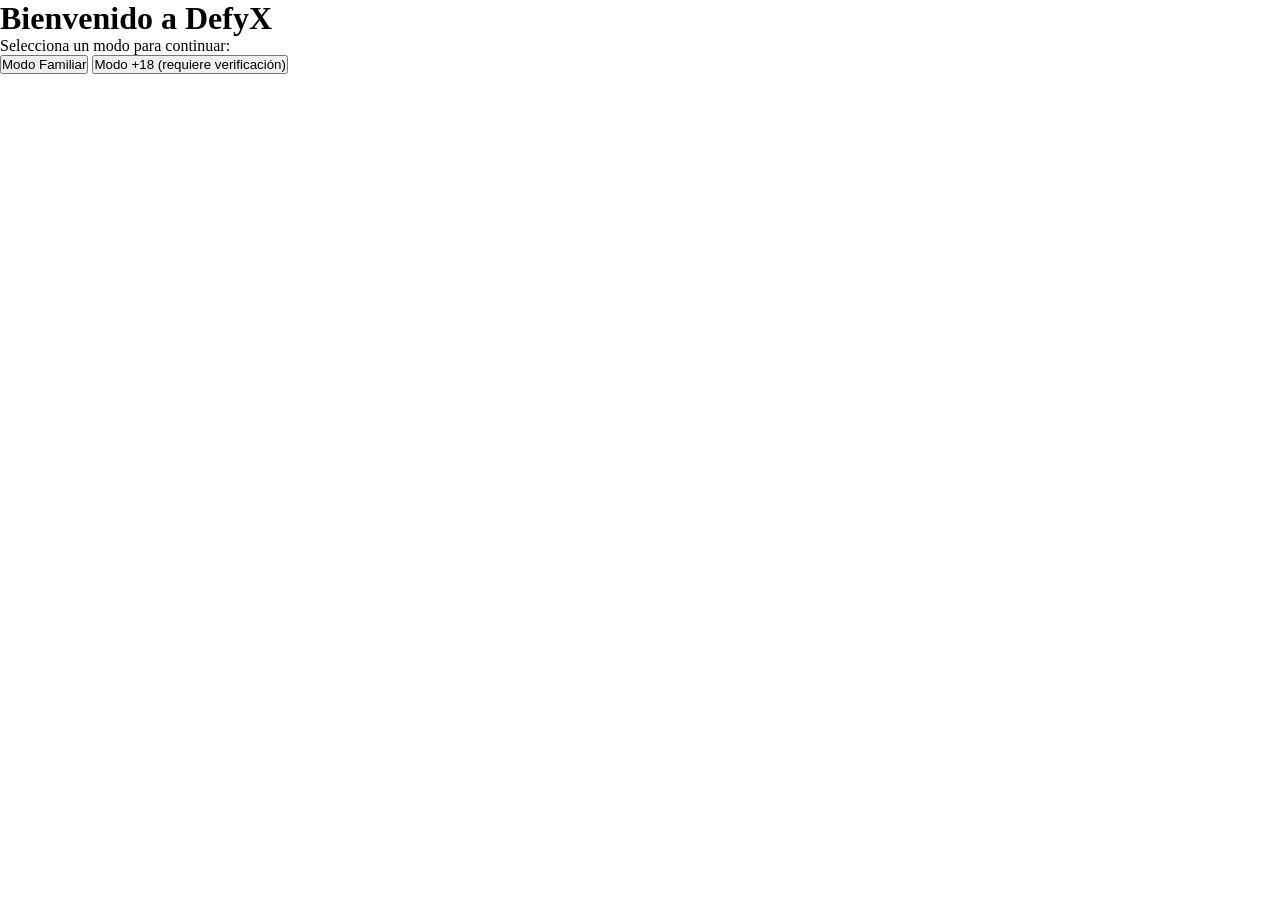
==== index.html @ f2983db1 "first commit" ====
<!DOCTYPE html>
<html lang="es">
<head>
    <meta charset="UTF-8">
    <meta name="viewport" content="width=device-width, initial-scale=1.0">
    <title>DefyX - Plataforma de Desafíos Compartidos</title>
    <link rel="stylesheet" href="style.css">
</head>
<body>
    <header>
        <h1>Bienvenido a DefyX</h1>
        <p>Selecciona un modo para continuar:</p>
    </header>
    
    <main>
        <section class="mode-selection">
            <button id="family-mode">Modo Familiar</button>
            <button id="adult-mode">Modo +18 (requiere verificación)</button>
        </section>

        <section class="challenge-exploration" style="display:none;">
            <h2>Explora Desafíos</h2>
            <div class="challenge-card">
                <img src="challenge-image.jpg" alt="Desafío" />
                <h3>Nombre del Desafío</h3>
                <p>Tipo de Desafío</p>
                <button class="view-more">Ver más</button>
            </div>
            <!-- Más tarjetas de desafíos se pueden agregar aquí -->
        </section>

        <section class="challenge-detail" style="display:none;">
            <h2>Detalles del Desafío</h2>
            <img src="featured-image.jpg" alt="Imagen Destacada" />
            <p>Descripción del desafío...</p>
            <p>Valor estimado: $XX.XX</p>
            <button id="invite-button">Invitar a alguien</button>
            <button id="unlock-button">Desbloquear por $</button>
        </section>

        <section class="invitation" style="display:none;">
            <h2>Invitar a alguien</h2>
            <form id="invitation-form">
                <input type="email" placeholder="Correo electrónico" required>
                <input type="number" placeholder="Monto ofrecido" min="0">
                <button type="submit">Enviar Invitación</button>
            </form>
        </section>

        <section class="evidence-upload" style="display:none;">
            <h2>Cargar Evidencia</h2>
            <form id="evidence-form">
                <input type="file" accept="image/*,video/*" required>
                <textarea placeholder="Comentario"></textarea>
                <button type="submit">Marcar como completado</button>
            </form>
        </section>
    </main>

    <script src="script.js"></script>
</body>
</html>
---- style.css ----
/* Reset básico */
body, h1, h2, h3, p, ul, li, button {
  margin: 0;
  padding: 0;
  box-sizing: border-box;
}
body.landing-bg {
  font-family: 'Segoe UI', 'Roboto', Arial, sans-serif;
  background: linear-gradient(135deg, #e0eafc 0%, #cfdef3 100%);
  min-height: 100vh;
  color: #222;
}
.landing-header {
  background: #fff;
  padding: 1.5rem 1rem 1rem 1rem;
  border-bottom: 1px solid #e6e6e6;
  text-align: center;
}
.logo-area {
  display: flex;
  align-items: center;
  justify-content: center;
  gap: 0.7rem;
}
.logo {
  width: 40px;
  height: 40px;
}
.landing-header h1 {
  font-size: 2rem;
  color: #2a4d7a;
  letter-spacing: 2px;
}
.landing-nav {
  margin: 1rem 0 0.5rem 0;
  display: flex;
  justify-content: center;
  gap: 1rem;
}
.landing-nav button {
  padding: 0.7rem 1.5rem;
  border-radius: 2rem;
  border: none;
  background: linear-gradient(90deg, #4f8cff 60%, #ff7e5f 100%);
  color: #fff;
  font-weight: 600;
  font-size: 1rem;
  cursor: pointer;
  transition: box-shadow 0.2s;
  box-shadow: 0 2px 8px #0001;
}
.landing-nav .outline {
  background: #fff;
  color: #4f8cff;
  border: 2px solid #4f8cff;
}
.landing-header .slogan {
  margin-top: 0.7rem;
  color: #666;
  font-size: 1.1rem;
  letter-spacing: 1px;
}
.destacados-grid {
  max-width: 900px;
  margin: 2rem auto 0 auto;
  padding: 0 1rem;
}
.destacados-grid h2 {
  font-size: 1.3rem;
  color: #2a4d7a;
  margin-bottom: 1.2rem;
  text-align: left;
}
.cards-container {
  display: grid;
  grid-template-columns: 1fr;
  gap: 1.5rem;
}
@media (min-width: 600px) {
  .cards-container {
    grid-template-columns: 1fr 1fr;
  }
}
.video-preview {
  background: #fff;
  border-radius: 1.2rem;
  box-shadow: 0 2px 12px #0001;
  overflow: hidden;
  transition: transform 0.15s;
  position: relative;
  display: flex;
  flex-direction: column;
  align-items: flex-start;
}
.video-preview:hover {
  transform: translateY(-4px) scale(1.02);
  box-shadow: 0 6px 24px #0002;
}
.video-thumb {
  position: relative;
  width: 100%;
  aspect-ratio: 16/9;
  overflow: hidden;
}
.video-thumb video {
  width: 100%;
  height: 100%;
  object-fit: cover;
  display: block;
}
.overlay {
  position: absolute;
  bottom: 0;
  left: 0; right: 0;
  height: 40%;
  background: linear-gradient(0deg, rgba(44,62,80,0.85) 70%, transparent 100%);
  color: #fff;
  display: flex;
  align-items: flex-end;
  justify-content: center;
  opacity: 0;
  cursor: pointer;
  transition: opacity 0.2s;
  padding-bottom: 1.2rem;
  font-size: 1.1rem;
  font-weight: 500;
}
.video-thumb:hover .overlay,
.video-thumb:focus .overlay {
  opacity: 1;
}
.ver-mas {
  background: #ff7e5f;
  padding: 0.4rem 1.2rem;
  border-radius: 1.2rem;
  font-size: 1rem;
  font-weight: 600;
  box-shadow: 0 2px 8px #0002;
  transition: background 0.2s;
}
.video-preview h3 {
  margin: 1rem 1rem 0.5rem 1rem;
  font-size: 1.1rem;
  color: #2a4d7a;
}
.tag {
  margin: 0 1rem 1rem 1rem;
  padding: 0.2rem 0.9rem;
  border-radius: 1rem;
  font-size: 0.9rem;
  font-weight: 600;
  background: #e0eafc;
  color: #4f8cff;
  display: inline-block;
}
.tag.adultos {
  background: #ffe0e0;
  color: #ff7e5f;
}
.landing-footer {
  margin-top: 2.5rem;
  padding: 1.2rem 0 0.5rem 0;
  background: #fff;
  border-top: 1px solid #e6e6e6;
  text-align: center;
  font-size: 0.95rem;
  color: #888;
}
.footer-links {
  margin-bottom: 0.5rem;
}
.footer-links a {
  color: #4f8cff;
  margin: 0 0.7rem;
  text-decoration: none;
  font-weight: 500;
  transition: color 0.2s;
}
.footer-links a:hover {
  color: #ff7e5f;
}
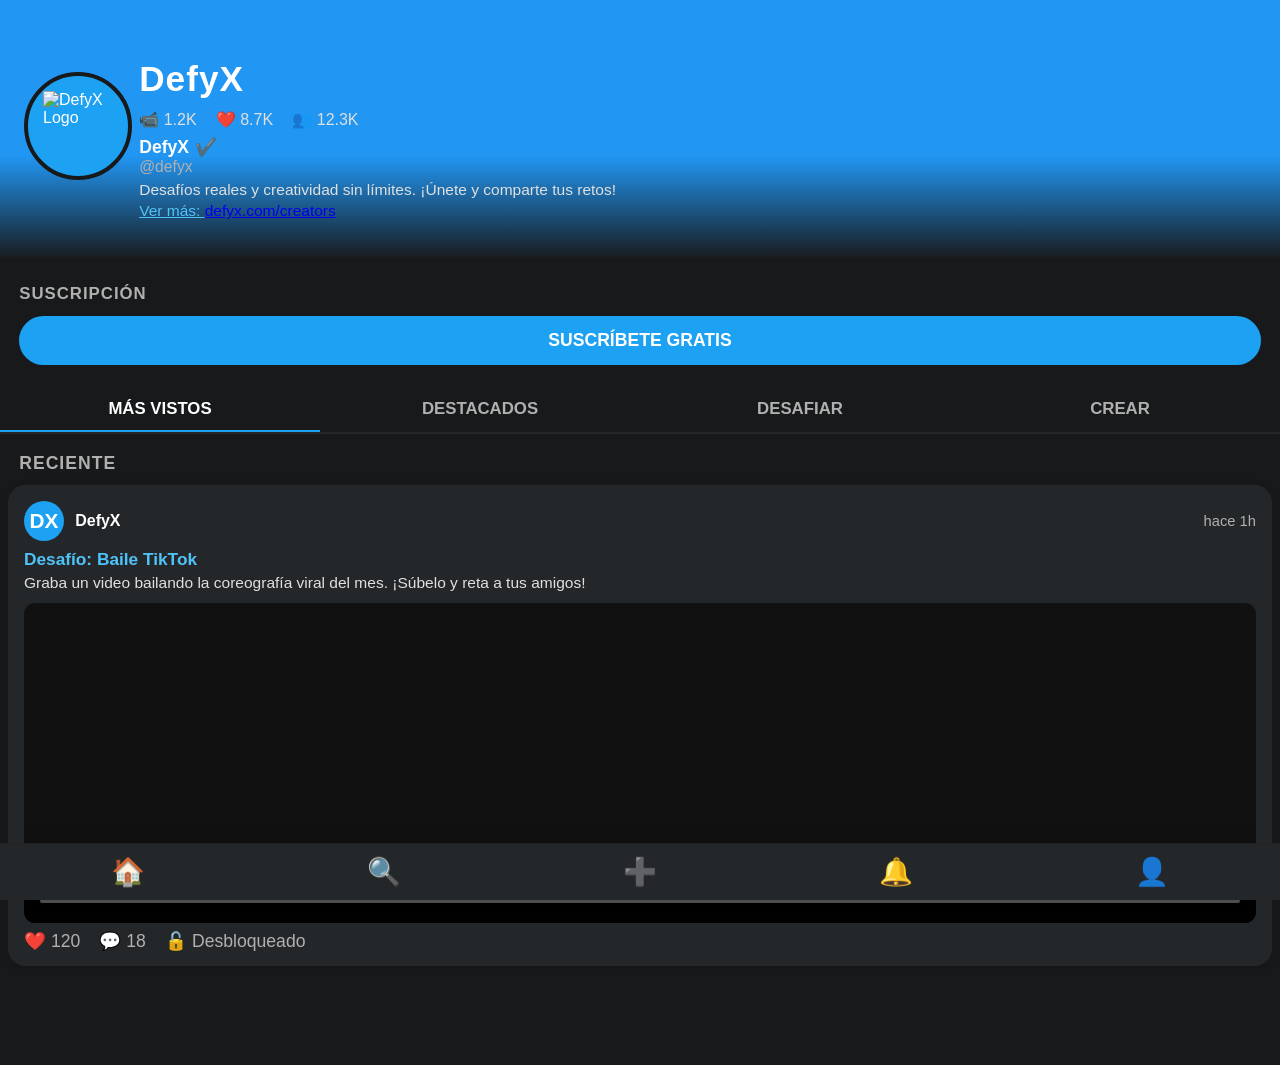
==== commit be473184: "actualizacion index" ====
--- a/index.html
+++ b/index.html
@@ -1,62 +1,518 @@
 <!DOCTYPE html>
 <html lang="es">
 <head>
-    <meta charset="UTF-8">
-    <meta name="viewport" content="width=device-width, initial-scale=1.0">
-    <title>DefyX - Plataforma de Desafíos Compartidos</title>
-    <link rel="stylesheet" href="style.css">
+  <meta charset="UTF-8">
+  <meta name="viewport" content="width=device-width, initial-scale=1.0">
+  <title>DefyX - Landing</title>
+  <link rel="stylesheet" href="style.css">
+  <style>
+    body {
+      background: #18191a;
+      color: #fff;
+      font-family: 'Segoe UI', Arial, sans-serif;
+      margin: 0;
+      padding: 0;
+    }
+    .header-bg {
+      background: linear-gradient(180deg, #2196f3 60%, #18191a 100%);
+      padding-bottom: 2.5rem;
+      position: relative;
+    }
+    .header-logo-bg {
+      background: #1da1f2;
+      border-radius: 50%;
+      width: 100px;
+      height: 100px;
+      display: flex;
+      align-items: center;
+      justify-content: center;
+      position: absolute;
+      left: 1.5rem;
+      top: 4.5rem;
+      border: 4px solid #18191a;
+      z-index: 2;
+    }
+    .header-logo-bg img {
+      width: 70px;
+      height: 70px;
+    }
+    .header-content {
+      padding: 2.5rem 1.2rem 0 1.2rem;
+      position: relative;
+      z-index: 1;
+    }
+    .header-title {
+      font-size: 2.2rem;
+      font-weight: bold;
+      letter-spacing: 1px;
+      margin-left: 120px;
+      margin-top: 1.2rem;
+    }
+    .header-meta {
+      display: flex;
+      gap: 1.2rem;
+      margin: 0.7rem 0 0.5rem 120px;
+      font-size: 1rem;
+      color: #e0e0e0;
+    }
+    .header-meta span {
+      display: flex;
+      align-items: center;
+      gap: 0.3rem;
+    }
+    .profile-info {
+      margin-left: 120px;
+      margin-top: 0.5rem;
+    }
+    .profile-info .profile-name {
+      font-weight: bold;
+      font-size: 1.1rem;
+      display: flex;
+      align-items: center;
+      gap: 0.4rem;
+    }
+    .profile-info .profile-user {
+      color: #b0b0b0;
+      font-size: 0.98rem;
+      margin-bottom: 0.3rem;
+    }
+    .profile-info .profile-desc {
+      color: #e0e0e0;
+      font-size: 0.97rem;
+      margin-bottom: 0.2rem;
+    }
+    .profile-info .profile-link {
+      color: #4fc3f7;
+      text-decoration: underline;
+      font-size: 0.97rem;
+    }
+    .subscription-section {
+      margin-top: 1.5rem;
+      padding: 0 1.2rem;
+    }
+    .subscription-title {
+      color: #b0b0b0;
+      font-size: 1.05rem;
+      margin-bottom: 0.7rem;
+      font-weight: 600;
+      letter-spacing: 1px;
+    }
+    .subscription-btns {
+      display: flex;
+      gap: 0.7rem;
+      margin-bottom: 1.2rem;
+    }
+    .btn-subscribe {
+      flex: 1;
+      background: #1da1f2;
+      color: #fff;
+      border: none;
+      border-radius: 2rem;
+      padding: 0.9rem 0;
+      font-size: 1.1rem;
+      font-weight: bold;
+      cursor: pointer;
+      transition: background 0.2s;
+    }
+    .tabs {
+      display: flex;
+      justify-content: space-between;
+      border-bottom: 2px solid #23272a;
+      margin: 0 0 0.5rem 0;
+      font-size: 1.05rem;
+      font-weight: 600;
+      color: #b0b0b0;
+      background: #18191a;
+    }
+    .tabs .tab {
+      flex: 1;
+      text-align: center;
+      padding: 0.9rem 0 0.7rem 0;
+      cursor: pointer;
+      border-bottom: 2.5px solid transparent;
+      transition: border 0.2s;
+    }
+    .tabs .tab.active {
+      color: #fff;
+      border-bottom: 2.5px solid #1da1f2;
+      background: #18191a;
+    }
+    .section-title {
+      color: #b0b0b0;
+      font-size: 1.1rem;
+      font-weight: 600;
+      margin: 1.2rem 0 0.7rem 1.2rem;
+      letter-spacing: 1px;
+    }
+    .feed-list {
+      padding: 0 0.5rem 5rem 0.5rem;
+    }
+    .feed-card {
+      background: #23272a;
+      border-radius: 1.1rem;
+      margin-bottom: 1.2rem;
+      padding: 1rem 1rem 0.7rem 1rem;
+      box-shadow: 0 2px 8px #0002;
+      cursor: pointer;
+      transition: transform 0.12s;
+      position: relative;
+    }
+    .feed-card:hover {
+      transform: scale(1.02);
+      box-shadow: 0 4px 16px #1da1f233;
+    }
+    .feed-header {
+      display: flex;
+      align-items: center;
+      gap: 0.7rem;
+      margin-bottom: 0.5rem;
+    }
+    .feed-avatar {
+      width: 40px;
+      height: 40px;
+      border-radius: 50%;
+      background: #1da1f2;
+      display: flex;
+      align-items: center;
+      justify-content: center;
+      font-size: 1.3rem;
+      color: #fff;
+      font-weight: bold;
+    }
+    .feed-user {
+      font-weight: bold;
+      font-size: 1rem;
+      color: #fff;
+    }
+    .feed-time {
+      color: #b0b0b0;
+      font-size: 0.92rem;
+      margin-left: auto;
+    }
+    .feed-title {
+      font-size: 1.08rem;
+      font-weight: 600;
+      margin-bottom: 0.2rem;
+      color: #4fc3f7;
+    }
+    .feed-desc {
+      color: #e0e0e0;
+      font-size: 0.97rem;
+      margin-bottom: 0.7rem;
+    }
+    .feed-media {
+      border-radius: 0.7rem;
+      overflow: hidden;
+      margin-bottom: 0.5rem;
+      background: #111;
+      display: flex;
+      justify-content: center;
+      align-items: center;
+    }
+    .feed-media video,
+    .feed-media img {
+      width: 100%;
+      max-height: 320px;
+      object-fit: cover;
+      display: block;
+    }
+    .feed-actions {
+      display: flex;
+      gap: 1.2rem;
+      color: #b0b0b0;
+      font-size: 1.1rem;
+      margin-bottom: 0.2rem;
+    }
+    .feed-actions span {
+      display: flex;
+      align-items: center;
+      gap: 0.3rem;
+      cursor: pointer;
+    }
+    .bottom-nav {
+      position: fixed;
+      left: 0; right: 0; bottom: 0;
+      background: #23272a;
+      border-top: 1px solid #222;
+      display: flex;
+      justify-content: space-around;
+      align-items: center;
+      height: 56px;
+      z-index: 10;
+    }
+    .bottom-nav button {
+      background: none;
+      border: none;
+      color: #b0b0b0;
+      font-size: 1.7rem;
+      padding: 0;
+      cursor: pointer;
+      transition: color 0.2s;
+    }
+    .bottom-nav button.active,
+    .bottom-nav button:hover {
+      color: #1da1f2;
+    }
+    .hidden { display: none !important; }
+    .tab-section { animation: fadein 0.2s; }
+    @keyframes fadein { from { opacity: 0; } to { opacity: 1; } }
+    @media (max-width: 500px) {
+      .header-logo-bg {
+        width: 70px;
+        height: 70px;
+        left: 1rem;
+        top: 3.5rem;
+      }
+      .header-logo-bg img {
+        width: 48px;
+        height: 48px;
+      }
+      .header-title,
+      .header-meta,
+      .profile-info {
+        margin-left: 80px;
+      }
+    }
+  </style>
 </head>
 <body>
-    <header>
-        <h1>Bienvenido a DefyX</h1>
-        <p>Selecciona un modo para continuar:</p>
-    </header>
-    
-    <main>
-        <section class="mode-selection">
-            <button id="family-mode">Modo Familiar</button>
-            <button id="adult-mode">Modo +18 (requiere verificación)</button>
-        </section>
+  <div class="header-bg">
+    <div class="header-logo-bg">
+      <img src="https://upload.wikimedia.org/wikipedia/commons/1/1d/OnlyFans_logo.svg" alt="DefyX Logo">
+    </div>
+    <div class="header-content">
+      <div class="header-title">DefyX</div>
+      <div class="header-meta">
+        <span>📹 1.2K</span>
+        <span>❤️ 8.7K</span>
+        <span>👥 12.3K</span>
+      </div>
+      <div class="profile-info">
+        <div class="profile-name">DefyX <span>✔️</span></div>
+        <div class="profile-user">@defyx</div>
+        <div class="profile-desc">Desafíos reales y creatividad sin límites. ¡Únete y comparte tus retos!</div>
+        <div class="profile-link">Ver más: <a href="#">defyx.com/creators</a></div>
+      </div>
+    </div>
+  </div>
+  <div class="subscription-section">
+    <div class="subscription-title">SUSCRIPCIÓN</div>
+    <div class="subscription-btns">
+      <button class="btn-subscribe" style="width:100%;" onclick="window.location.href='acceso.html'">
+        SUSCRÍBETE GRATIS
+      </button>
+    </div>
+  </div>
+  <div class="tabs">
+    <div class="tab active" onclick="showTab('masvistos', this)">MÁS VISTOS</div>
+    <div class="tab" onclick="showTab('destacados', this)">DESTACADOS</div>
+    <div class="tab" onclick="showTab('desafiar', this)">DESAFIAR</div>
+    <div class="tab" onclick="showTab('crear', this)">CREAR</div>
+  </div>
 
-        <section class="challenge-exploration" style="display:none;">
-            <h2>Explora Desafíos</h2>
-            <div class="challenge-card">
-                <img src="challenge-image.jpg" alt="Desafío" />
-                <h3>Nombre del Desafío</h3>
-                <p>Tipo de Desafío</p>
-                <button class="view-more">Ver más</button>
-            </div>
-            <!-- Más tarjetas de desafíos se pueden agregar aquí -->
-        </section>
+  <!-- Secciones de cada tab -->
+  <div id="tab-masvistos" class="tab-section">
+    <div class="section-title">RECIENTE</div>
+    <div class="feed-list">
+      <div class="feed-card">
+        <div class="feed-header">
+          <div class="feed-avatar">DX</div>
+          <div class="feed-user">DefyX</div>
+          <div class="feed-time">hace 1h</div>
+        </div>
+        <div class="feed-title">Desafío: Baile TikTok</div>
+        <div class="feed-desc">Graba un video bailando la coreografía viral del mes. ¡Súbelo y reta a tus amigos!</div>
+        <div class="feed-media">
+          <video src="https://www.w3schools.com/html/mov_bbb.mp4" controls poster="https://images.unsplash.com/photo-1519125323398-675f0ddb6308?auto=format&fit=crop&w=400&q=80"></video>
+        </div>
+        <div class="feed-actions">
+          <span>❤️ 120</span>
+          <span>💬 18</span>
+          <span>🔓 Desbloqueado</span>
+        </div>
+      </div>
+    </div>
+  </div>
+  <div id="tab-destacados" class="tab-section hidden">
+    <div class="section-title">DESTACADOS</div>
+    <div class="feed-list">
+      <div class="feed-card">
+        <div class="feed-header">
+          <div class="feed-avatar">JU</div>
+          <div class="feed-user">Juanita</div>
+          <div class="feed-time">hace 3h</div>
+        </div>
+        <div class="feed-title">Desafío: Foto Creativa</div>
+        <div class="feed-desc">Toma una foto original usando solo objetos azules. ¡Demuestra tu creatividad!</div>
+        <div class="feed-media">
+          <img src="https://images.unsplash.com/photo-1506744038136-46273834b3fb?auto=format&fit=crop&w=400&q=80" alt="Desafío foto creativa">
+        </div>
+        <div class="feed-actions">
+          <span>❤️ 89</span>
+          <span>💬 7</span>
+          <span>🔓 Desbloqueado</span>
+        </div>
+      </div>
+    </div>
+  </div>
+  <div id="tab-desafiar" class="tab-section hidden">
+    <div class="section-title">DESAFIAR</div>
+    <div class="section-desc" style="color:#b0b0b0; margin: 0 1.2rem 1rem 1.2rem; font-size:1rem;">
+      ¡Invita y desafía a quien tú quieras! Elige un reto prediseñado y comparte la experiencia con tus amigos o la comunidad.
+    </div>
+    <div class="feed-list">
+      <!-- Desafío 1 -->
+      <div class="feed-card">
+        <div class="feed-header">
+          <div class="feed-avatar">DX</div>
+          <div class="feed-user">DefyX</div>
+          <div class="feed-time">hace 1h</div>
+        </div>
+        <div class="feed-title">Camina 10km en la ciudad</div>
+        <div class="feed-desc">Explora tu ciudad a pie y registra la experiencia.</div>
+        <div class="feed-media">
+          <img src="https://images.unsplash.com/photo-1506744038136-46273834b3fb?auto=format&fit=crop&w=400&q=80" alt="Camina 10km en la ciudad">
+        </div>
+        <div class="feed-actions">
+          <span>❤️ 120</span>
+          <span>💬 18</span>
+          <span>Gratis</span>
+        </div>
+      </div>
+      <!-- Desafío 2 -->
+      <div class="feed-card">
+        <div class="feed-header">
+          <div class="feed-avatar">JU</div>
+          <div class="feed-user">Juanita</div>
+          <div class="feed-time">hace 2h</div>
+        </div>
+        <div class="feed-title">Comida sin manos</div>
+        <div class="feed-desc">Come una hamburguesa sin usar las manos. ¡Graba el reto!</div>
+        <div class="feed-media">
+          <video src="https://www.w3schools.com/html/mov_bbb.mp4" controls poster="https://images.unsplash.com/photo-1506744038136-46273834b3fb?auto=format&fit=crop&w=400&q=80"></video>
+        </div>
+        <div class="feed-actions">
+          <span>❤️ 89</span>
+          <span>💬 7</span>
+          <span>$500</span>
+        </div>
+      </div>
+      <!-- Desafío 3 -->
+      <div class="feed-card">
+        <div class="feed-header">
+          <div class="feed-avatar">DX</div>
+          <div class="feed-user">DefyX</div>
+          <div class="feed-time">hace 3h</div>
+        </div>
+        <div class="feed-title">Desafío TikTok</div>
+        <div class="feed-desc">Haz la coreografía viral del mes y compártela.</div>
+        <div class="feed-media">
+          <video src="https://www.w3schools.com/html/movie.mp4" controls poster="https://images.unsplash.com/photo-1519125323398-675f0ddb6308?auto=format&fit=crop&w=400&q=80"></video>
+        </div>
+        <div class="feed-actions">
+          <span>❤️ 67</span>
+          <span>💬 4</span>
+          <span>Gratis</span>
+        </div>
+      </div>
+      <!-- Desafío 4 -->
+      <div class="feed-card">
+        <div class="feed-header">
+          <div class="feed-avatar">JU</div>
+          <div class="feed-user">Juanita</div>
+          <div class="feed-time">hace 4h</div>
+        </div>
+        <div class="feed-title">Selfie con extraños</div>
+        <div class="feed-desc">Tómate una selfie con 3 personas desconocidas.</div>
+        <div class="feed-media">
+          <img src="https://images.unsplash.com/photo-1519125323398-675f0ddb6308?auto=format&fit=crop&w=400&q=80" alt="Selfie con extraños">
+        </div>
+        <div class="feed-actions">
+          <span>❤️ 55</span>
+          <span>💬 2</span>
+          <span>$200</span>
+        </div>
+      </div>
+      <!-- Desafío 5 -->
+      <div class="feed-card">
+        <div class="feed-header">
+          <div class="feed-avatar">MA</div>
+          <div class="feed-user">Marcos</div>
+          <div class="feed-time">hace 5h</div>
+        </div>
+        <div class="feed-title">Maratón de deportes</div>
+        <div class="feed-desc">Practica 3 deportes distintos en un día y sube evidencia.</div>
+        <div class="feed-media">
+          <video src="https://www.w3schools.com/html/mov_bbb.mp4" controls poster="https://images.unsplash.com/photo-1519125323398-675f0ddb6308?auto=format&fit=crop&w=400&q=80"></video>
+        </div>
+        <div class="feed-actions">
+          <span>❤️ 40</span>
+          <span>💬 1</span>
+          <span>$1000</span>
+        </div>
+      </div>
+    </div>
+  </div>
+  <div id="tab-crear" class="tab-section hidden">
+    <div class="section-title">CREAR</div>
+    <div style="color:#b0b0b0;text-align:center;">Próximamente podrás crear tus propios desafíos aquí.</div>
+  </div>
+  <nav class="bottom-nav">
+    <button class="active" title="Inicio">🏠</button>
+    <button title="Buscar">🔍</button>
+    <button title="Crear">➕</button>
+    <button title="Notificaciones">🔔</button>
+    <button title="Perfil">👤</button>
+  </nav>
+ <script>
+  // Simulación de login (puedes reemplazar por tu lógica real)
+  let isLogged = false;
 
-        <section class="challenge-detail" style="display:none;">
-            <h2>Detalles del Desafío</h2>
-            <img src="featured-image.jpg" alt="Imagen Destacada" />
-            <p>Descripción del desafío...</p>
-            <p>Valor estimado: $XX.XX</p>
-            <button id="invite-button">Invitar a alguien</button>
-            <button id="unlock-button">Desbloquear por $</button>
-        </section>
+  // Cambia de pestaña y vuelve a asignar eventos
+  function showTab(tab, el) {
+    document.querySelectorAll('.tab-section').forEach(s => s.classList.add('hidden'));
+    document.getElementById('tab-' + tab).classList.remove('hidden');
+    document.querySelectorAll('.tabs .tab').forEach(t => t.classList.remove('active'));
+    el.classList.add('active');
+    asignarEventosDesafios(tab);
+  }
 
-        <section class="invitation" style="display:none;">
-            <h2>Invitar a alguien</h2>
-            <form id="invitation-form">
-                <input type="email" placeholder="Correo electrónico" required>
-                <input type="number" placeholder="Monto ofrecido" min="0">
-                <button type="submit">Enviar Invitación</button>
-            </form>
-        </section>
+  // Asigna el evento solo a los desafíos de la sección DESAFIAR
+  function asignarEventosDesafios(tabActiva) {
+    // Limpia eventos previos
+    document.querySelectorAll('.feed-card').forEach(card => {
+      card.style.cursor = 'pointer';
+      card.onclick = null;
+    });
 
-        <section class="evidence-upload" style="display:none;">
-            <h2>Cargar Evidencia</h2>
-            <form id="evidence-form">
-                <input type="file" accept="image/*,video/*" required>
-                <textarea placeholder="Comentario"></textarea>
-                <button type="submit">Marcar como completado</button>
-            </form>
-        </section>
-    </main>
+    if (tabActiva === 'desafiar') {
+      document.querySelectorAll('#tab-desafiar .feed-card').forEach(card => {
+        card.onclick = function(e) {
+          // Permite reproducir video o imagen sin disparar el evento
+          if (e.target.tagName === 'VIDEO' || e.target.tagName === 'IMG' || e.target.closest('.feed-media')) return;
+          if (isLogged) {
+            alert("¡Acceso al desafío desbloqueado!");
+          } else {
+            if (confirm("Debes iniciar sesión o suscribirte para ver este desafío. ¿Deseas inscribirte ahora?")) {
+              window.location.href = 'acceso.html';
+            }
+            // Si cancela, no hace nada y se queda en la sección
+          }
+        };
+      });
+    }
+  }
 
-    <script src="script.js"></script>
+  // Inicializa eventos al cargar la página (por defecto en MÁS VISTOS)
+  document.addEventListener('DOMContentLoaded', function() {
+    asignarEventosDesafios('masvistos');
+    // También asigna eventos si el usuario entra directo a DESAFIAR
+    document.querySelectorAll('.tabs .tab').forEach(tabBtn => {
+      tabBtn.addEventListener('click', function() {
+        // El evento showTab ya se encarga de llamar a asignarEventosDesafios
+      });
+    });
+  });
+</script>
 </body>
 </html>
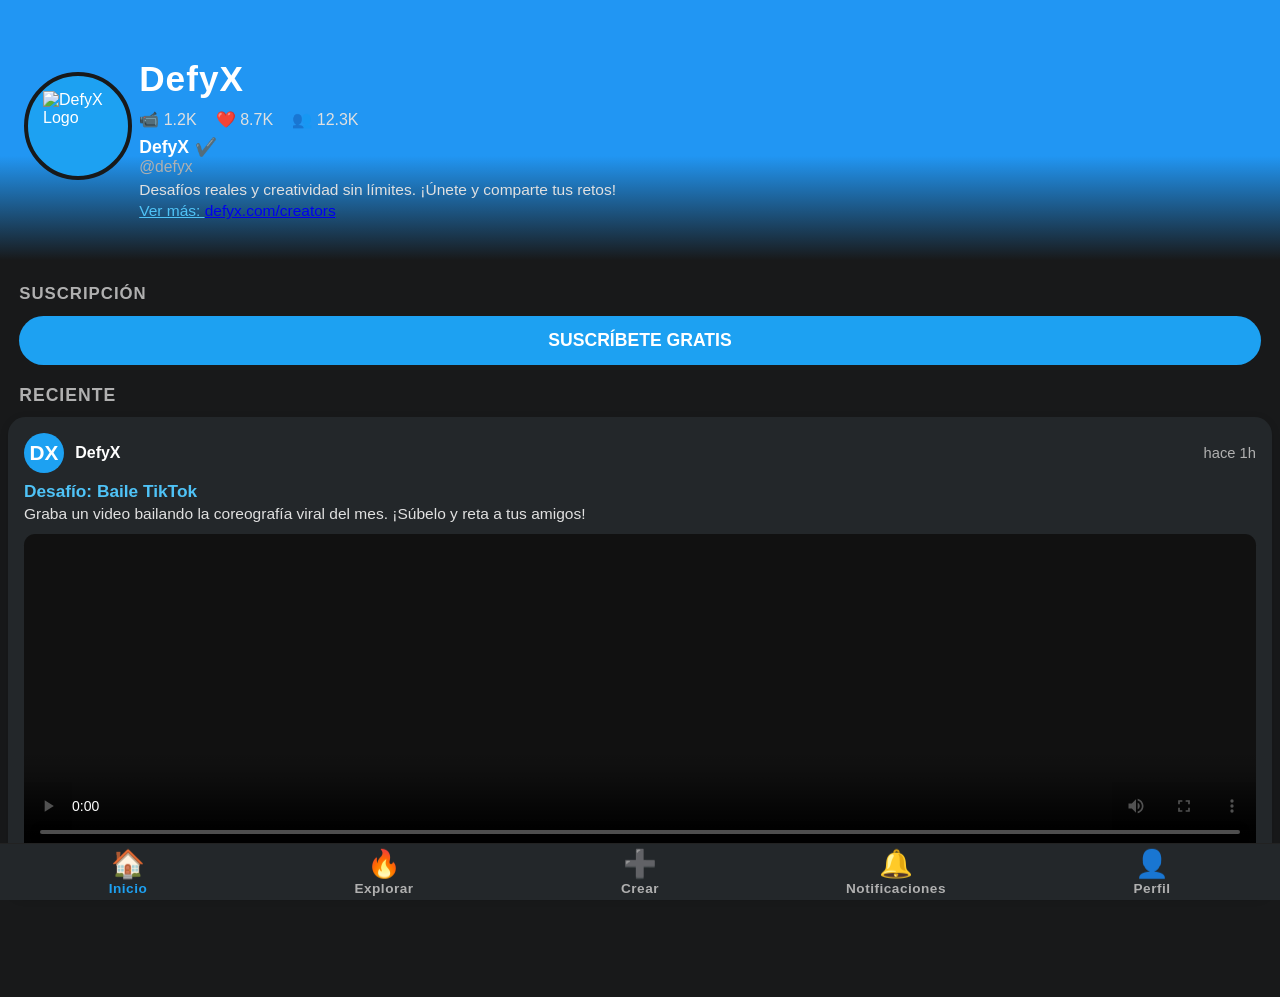
==== commit dff8ba6c: "Refactor and enhance UI for challenge details and conceptual map" ====
--- a/index.html
+++ b/index.html
@@ -114,28 +114,37 @@
       cursor: pointer;
       transition: background 0.2s;
     }
-    .tabs {
-      display: flex;
-      justify-content: space-between;
-      border-bottom: 2px solid #23272a;
-      margin: 0 0 0.5rem 0;
-      font-size: 1.05rem;
+    .main-nav {
+      position: fixed;
+      left: 0; right: 0; bottom: 0;
+      background: #23272a;
+      border-top: 1px solid #222;
+      display: flex;
+      justify-content: space-around;
+      align-items: center;
+      height: 56px;
+      z-index: 10;
+    }
+    .main-nav a {
+      color: #b0b0b0;
+      font-size: 1.7rem;
+      text-decoration: none;
+      display: flex;
+      flex-direction: column;
+      align-items: center;
+      padding: 0.2rem 0;
+      flex: 1;
+      transition: color 0.2s;
       font-weight: 600;
-      color: #b0b0b0;
-      background: #18191a;
-    }
-    .tabs .tab {
-      flex: 1;
-      text-align: center;
-      padding: 0.9rem 0 0.7rem 0;
-      cursor: pointer;
-      border-bottom: 2.5px solid transparent;
-      transition: border 0.2s;
-    }
-    .tabs .tab.active {
-      color: #fff;
-      border-bottom: 2.5px solid #1da1f2;
-      background: #18191a;
+    }
+    .main-nav a.active,
+    .main-nav a:hover {
+      color: #1da1f2;
+    }
+    .main-nav a span:last-child {
+      font-size: 0.85rem;
+      margin-top: 0.1rem;
+      letter-spacing: 0.5px;
     }
     .section-title {
       color: #b0b0b0;
@@ -228,30 +237,6 @@
       align-items: center;
       gap: 0.3rem;
       cursor: pointer;
-    }
-    .bottom-nav {
-      position: fixed;
-      left: 0; right: 0; bottom: 0;
-      background: #23272a;
-      border-top: 1px solid #222;
-      display: flex;
-      justify-content: space-around;
-      align-items: center;
-      height: 56px;
-      z-index: 10;
-    }
-    .bottom-nav button {
-      background: none;
-      border: none;
-      color: #b0b0b0;
-      font-size: 1.7rem;
-      padding: 0;
-      cursor: pointer;
-      transition: color 0.2s;
-    }
-    .bottom-nav button.active,
-    .bottom-nav button:hover {
-      color: #1da1f2;
     }
     .hidden { display: none !important; }
     .tab-section { animation: fadein 0.2s; }
@@ -273,6 +258,54 @@
         margin-left: 80px;
       }
     }
+    /* Modal styles */
+    #loginModal {
+      display: none;
+      position: fixed;
+      top: 0; left: 0; width: 100vw; height: 100vh;
+      background: rgba(0,0,0,0.5);
+      align-items: center;
+      justify-content: center;
+      z-index: 1000;
+    }
+    #loginModal .modal-content {
+      background: #23272a;
+      padding: 2rem 1.5rem 1.5rem 1.5rem;
+      border-radius: 1rem;
+      text-align: center;
+      color: #fff;
+      box-shadow: 0 4px 24px #0008;
+      min-width: 260px;
+      max-width: 90vw;
+    }
+    #loginModal .modal-content p {
+      font-size: 1.1rem;
+      margin-bottom: 1.2rem;
+    }
+    #loginModal .modal-content button {
+      margin: 0 0.5rem;
+      padding: 0.7rem 1.5rem;
+      border-radius: 2rem;
+      border: none;
+      font-size: 1rem;
+      font-weight: bold;
+      cursor: pointer;
+      transition: background 0.2s;
+    }
+    #loginModal .modal-content .btn-acceso {
+      background: #1da1f2;
+      color: #fff;
+    }
+    #loginModal .modal-content .btn-cancelar {
+      background: #444;
+      color: #fff;
+    }
+    #loginModal .modal-content .btn-acceso:hover {
+      background: #2196f3;
+    }
+    #loginModal .modal-content .btn-cancelar:hover {
+      background: #666;
+    }
   </style>
 </head>
 <body>
@@ -303,216 +336,64 @@
       </button>
     </div>
   </div>
-  <div class="tabs">
-    <div class="tab active" onclick="showTab('masvistos', this)">MÁS VISTOS</div>
-    <div class="tab" onclick="showTab('destacados', this)">DESTACADOS</div>
-    <div class="tab" onclick="showTab('desafiar', this)">DESAFIAR</div>
-    <div class="tab" onclick="showTab('crear', this)">CREAR</div>
+  <div class="section-title">RECIENTE</div>
+  <div class="feed-list">
+    <div class="feed-card">
+      <div class="feed-header">
+        <div class="feed-avatar">DX</div>
+        <div class="feed-user">DefyX</div>
+        <div class="feed-time">hace 1h</div>
+      </div>
+      <div class="feed-title">Desafío: Baile TikTok</div>
+      <div class="feed-desc">Graba un video bailando la coreografía viral del mes. ¡Súbelo y reta a tus amigos!</div>
+      <div class="feed-media">
+        <video src="https://www.w3schools.com/html/mov_bbb.mp4" controls poster="https://images.unsplash.com/photo-1519125323398-675f0ddb6308?auto=format&fit=crop&w=400&q=80"></video>
+      </div>
+      <div class="feed-actions">
+        <span>❤️ 120</span>
+        <span>💬 18</span>
+        <span>🔓 Desbloqueado</span>
+      </div>
+    </div>
   </div>
+  <nav class="main-nav">
+    <a href="index.html" class="active" title="Inicio"><span>🏠</span><span>Inicio</span></a>
+    <a href="explorar.html" title="Explorar"><span>🔥</span><span>Explorar</span></a>
+    <a href="subir.html" title="Crear"><span>➕</span><span>Crear</span></a>
+    <a href="notificaciones.html" title="Notificaciones"><span>🔔</span><span>Notificaciones</span></a>
+    <a href="perfil.html" title="Perfil"><span>👤</span><span>Perfil</span></a>
+  </nav>
+  <!-- Modal para login/suscripción -->
+  <div id="loginModal">
+    <div class="modal-content">
+      <p>Debes iniciar sesión o suscribirte para ver este desafío.<br>¿Deseas inscribirte ahora?</p>
+      <button class="btn-acceso" id="accesoBtn">Suscribirme/Iniciar sesión</button>
+      <button class="btn-cancelar" id="cancelarBtn">Cancelar</button>
+    </div>
+  </div>
+  <script>
+    // Simulación de login (puedes reemplazar por tu lógica real)
+    let isLogged = false;
 
-  <!-- Secciones de cada tab -->
-  <div id="tab-masvistos" class="tab-section">
-    <div class="section-title">RECIENTE</div>
-    <div class="feed-list">
-      <div class="feed-card">
-        <div class="feed-header">
-          <div class="feed-avatar">DX</div>
-          <div class="feed-user">DefyX</div>
-          <div class="feed-time">hace 1h</div>
-        </div>
-        <div class="feed-title">Desafío: Baile TikTok</div>
-        <div class="feed-desc">Graba un video bailando la coreografía viral del mes. ¡Súbelo y reta a tus amigos!</div>
-        <div class="feed-media">
-          <video src="https://www.w3schools.com/html/mov_bbb.mp4" controls poster="https://images.unsplash.com/photo-1519125323398-675f0ddb6308?auto=format&fit=crop&w=400&q=80"></video>
-        </div>
-        <div class="feed-actions">
-          <span>❤️ 120</span>
-          <span>💬 18</span>
-          <span>🔓 Desbloqueado</span>
-        </div>
-      </div>
-    </div>
-  </div>
-  <div id="tab-destacados" class="tab-section hidden">
-    <div class="section-title">DESTACADOS</div>
-    <div class="feed-list">
-      <div class="feed-card">
-        <div class="feed-header">
-          <div class="feed-avatar">JU</div>
-          <div class="feed-user">Juanita</div>
-          <div class="feed-time">hace 3h</div>
-        </div>
-        <div class="feed-title">Desafío: Foto Creativa</div>
-        <div class="feed-desc">Toma una foto original usando solo objetos azules. ¡Demuestra tu creatividad!</div>
-        <div class="feed-media">
-          <img src="https://images.unsplash.com/photo-1506744038136-46273834b3fb?auto=format&fit=crop&w=400&q=80" alt="Desafío foto creativa">
-        </div>
-        <div class="feed-actions">
-          <span>❤️ 89</span>
-          <span>💬 7</span>
-          <span>🔓 Desbloqueado</span>
-        </div>
-      </div>
-    </div>
-  </div>
-  <div id="tab-desafiar" class="tab-section hidden">
-    <div class="section-title">DESAFIAR</div>
-    <div class="section-desc" style="color:#b0b0b0; margin: 0 1.2rem 1rem 1.2rem; font-size:1rem;">
-      ¡Invita y desafía a quien tú quieras! Elige un reto prediseñado y comparte la experiencia con tus amigos o la comunidad.
-    </div>
-    <div class="feed-list">
-      <!-- Desafío 1 -->
-      <div class="feed-card">
-        <div class="feed-header">
-          <div class="feed-avatar">DX</div>
-          <div class="feed-user">DefyX</div>
-          <div class="feed-time">hace 1h</div>
-        </div>
-        <div class="feed-title">Camina 10km en la ciudad</div>
-        <div class="feed-desc">Explora tu ciudad a pie y registra la experiencia.</div>
-        <div class="feed-media">
-          <img src="https://images.unsplash.com/photo-1506744038136-46273834b3fb?auto=format&fit=crop&w=400&q=80" alt="Camina 10km en la ciudad">
-        </div>
-        <div class="feed-actions">
-          <span>❤️ 120</span>
-          <span>💬 18</span>
-          <span>Gratis</span>
-        </div>
-      </div>
-      <!-- Desafío 2 -->
-      <div class="feed-card">
-        <div class="feed-header">
-          <div class="feed-avatar">JU</div>
-          <div class="feed-user">Juanita</div>
-          <div class="feed-time">hace 2h</div>
-        </div>
-        <div class="feed-title">Comida sin manos</div>
-        <div class="feed-desc">Come una hamburguesa sin usar las manos. ¡Graba el reto!</div>
-        <div class="feed-media">
-          <video src="https://www.w3schools.com/html/mov_bbb.mp4" controls poster="https://images.unsplash.com/photo-1506744038136-46273834b3fb?auto=format&fit=crop&w=400&q=80"></video>
-        </div>
-        <div class="feed-actions">
-          <span>❤️ 89</span>
-          <span>💬 7</span>
-          <span>$500</span>
-        </div>
-      </div>
-      <!-- Desafío 3 -->
-      <div class="feed-card">
-        <div class="feed-header">
-          <div class="feed-avatar">DX</div>
-          <div class="feed-user">DefyX</div>
-          <div class="feed-time">hace 3h</div>
-        </div>
-        <div class="feed-title">Desafío TikTok</div>
-        <div class="feed-desc">Haz la coreografía viral del mes y compártela.</div>
-        <div class="feed-media">
-          <video src="https://www.w3schools.com/html/movie.mp4" controls poster="https://images.unsplash.com/photo-1519125323398-675f0ddb6308?auto=format&fit=crop&w=400&q=80"></video>
-        </div>
-        <div class="feed-actions">
-          <span>❤️ 67</span>
-          <span>💬 4</span>
-          <span>Gratis</span>
-        </div>
-      </div>
-      <!-- Desafío 4 -->
-      <div class="feed-card">
-        <div class="feed-header">
-          <div class="feed-avatar">JU</div>
-          <div class="feed-user">Juanita</div>
-          <div class="feed-time">hace 4h</div>
-        </div>
-        <div class="feed-title">Selfie con extraños</div>
-        <div class="feed-desc">Tómate una selfie con 3 personas desconocidas.</div>
-        <div class="feed-media">
-          <img src="https://images.unsplash.com/photo-1519125323398-675f0ddb6308?auto=format&fit=crop&w=400&q=80" alt="Selfie con extraños">
-        </div>
-        <div class="feed-actions">
-          <span>❤️ 55</span>
-          <span>💬 2</span>
-          <span>$200</span>
-        </div>
-      </div>
-      <!-- Desafío 5 -->
-      <div class="feed-card">
-        <div class="feed-header">
-          <div class="feed-avatar">MA</div>
-          <div class="feed-user">Marcos</div>
-          <div class="feed-time">hace 5h</div>
-        </div>
-        <div class="feed-title">Maratón de deportes</div>
-        <div class="feed-desc">Practica 3 deportes distintos en un día y sube evidencia.</div>
-        <div class="feed-media">
-          <video src="https://www.w3schools.com/html/mov_bbb.mp4" controls poster="https://images.unsplash.com/photo-1519125323398-675f0ddb6308?auto=format&fit=crop&w=400&q=80"></video>
-        </div>
-        <div class="feed-actions">
-          <span>❤️ 40</span>
-          <span>💬 1</span>
-          <span>$1000</span>
-        </div>
-      </div>
-    </div>
-  </div>
-  <div id="tab-crear" class="tab-section hidden">
-    <div class="section-title">CREAR</div>
-    <div style="color:#b0b0b0;text-align:center;">Próximamente podrás crear tus propios desafíos aquí.</div>
-  </div>
-  <nav class="bottom-nav">
-    <button class="active" title="Inicio">🏠</button>
-    <button title="Buscar">🔍</button>
-    <button title="Crear">➕</button>
-    <button title="Notificaciones">🔔</button>
-    <button title="Perfil">👤</button>
-  </nav>
- <script>
-  // Simulación de login (puedes reemplazar por tu lógica real)
-  let isLogged = false;
+    // Modal
+    const loginModal = document.getElementById('loginModal');
+    const accesoBtn = document.getElementById('accesoBtn');
+    const cancelarBtn = document.getElementById('cancelarBtn');
 
-  // Cambia de pestaña y vuelve a asignar eventos
-  function showTab(tab, el) {
-    document.querySelectorAll('.tab-section').forEach(s => s.classList.add('hidden'));
-    document.getElementById('tab-' + tab).classList.remove('hidden');
-    document.querySelectorAll('.tabs .tab').forEach(t => t.classList.remove('active'));
-    el.classList.add('active');
-    asignarEventosDesafios(tab);
-  }
+    accesoBtn.onclick = function() {
+      loginModal.style.display = 'none';
+      window.location.href = 'acceso.html';
+    };
+    cancelarBtn.onclick = function() {
+      loginModal.style.display = 'none';
+    };
 
-  // Asigna el evento solo a los desafíos de la sección DESAFIAR
-  function asignarEventosDesafios(tabActiva) {
-    // Limpia eventos previos
-    document.querySelectorAll('.feed-card').forEach(card => {
-      card.style.cursor = 'pointer';
-      card.onclick = null;
-    });
-
-    if (tabActiva === 'desafiar') {
-      document.querySelectorAll('#tab-desafiar .feed-card').forEach(card => {
-        card.onclick = function(e) {
-          // Permite reproducir video o imagen sin disparar el evento
-          if (e.target.tagName === 'VIDEO' || e.target.tagName === 'IMG' || e.target.closest('.feed-media')) return;
-          if (isLogged) {
-            alert("¡Acceso al desafío desbloqueado!");
-          } else {
-            if (confirm("Debes iniciar sesión o suscribirte para ver este desafío. ¿Deseas inscribirte ahora?")) {
-              window.location.href = 'acceso.html';
-            }
-            // Si cancela, no hace nada y se queda en la sección
-          }
-        };
-      });
-    }
-  }
-
-  // Inicializa eventos al cargar la página (por defecto en MÁS VISTOS)
-  document.addEventListener('DOMContentLoaded', function() {
-    asignarEventosDesafios('masvistos');
-    // También asigna eventos si el usuario entra directo a DESAFIAR
-    document.querySelectorAll('.tabs .tab').forEach(tabBtn => {
-      tabBtn.addEventListener('click', function() {
-        // El evento showTab ya se encarga de llamar a asignarEventosDesafios
-      });
-    });
-  });
-</script>
+    // Cierra el modal si se hace click fuera del contenido
+    window.onclick = function(event) {
+      if (event.target === loginModal) {
+        loginModal.style.display = "none";
+      }
+    };
+  </script>
 </body>
 </html>
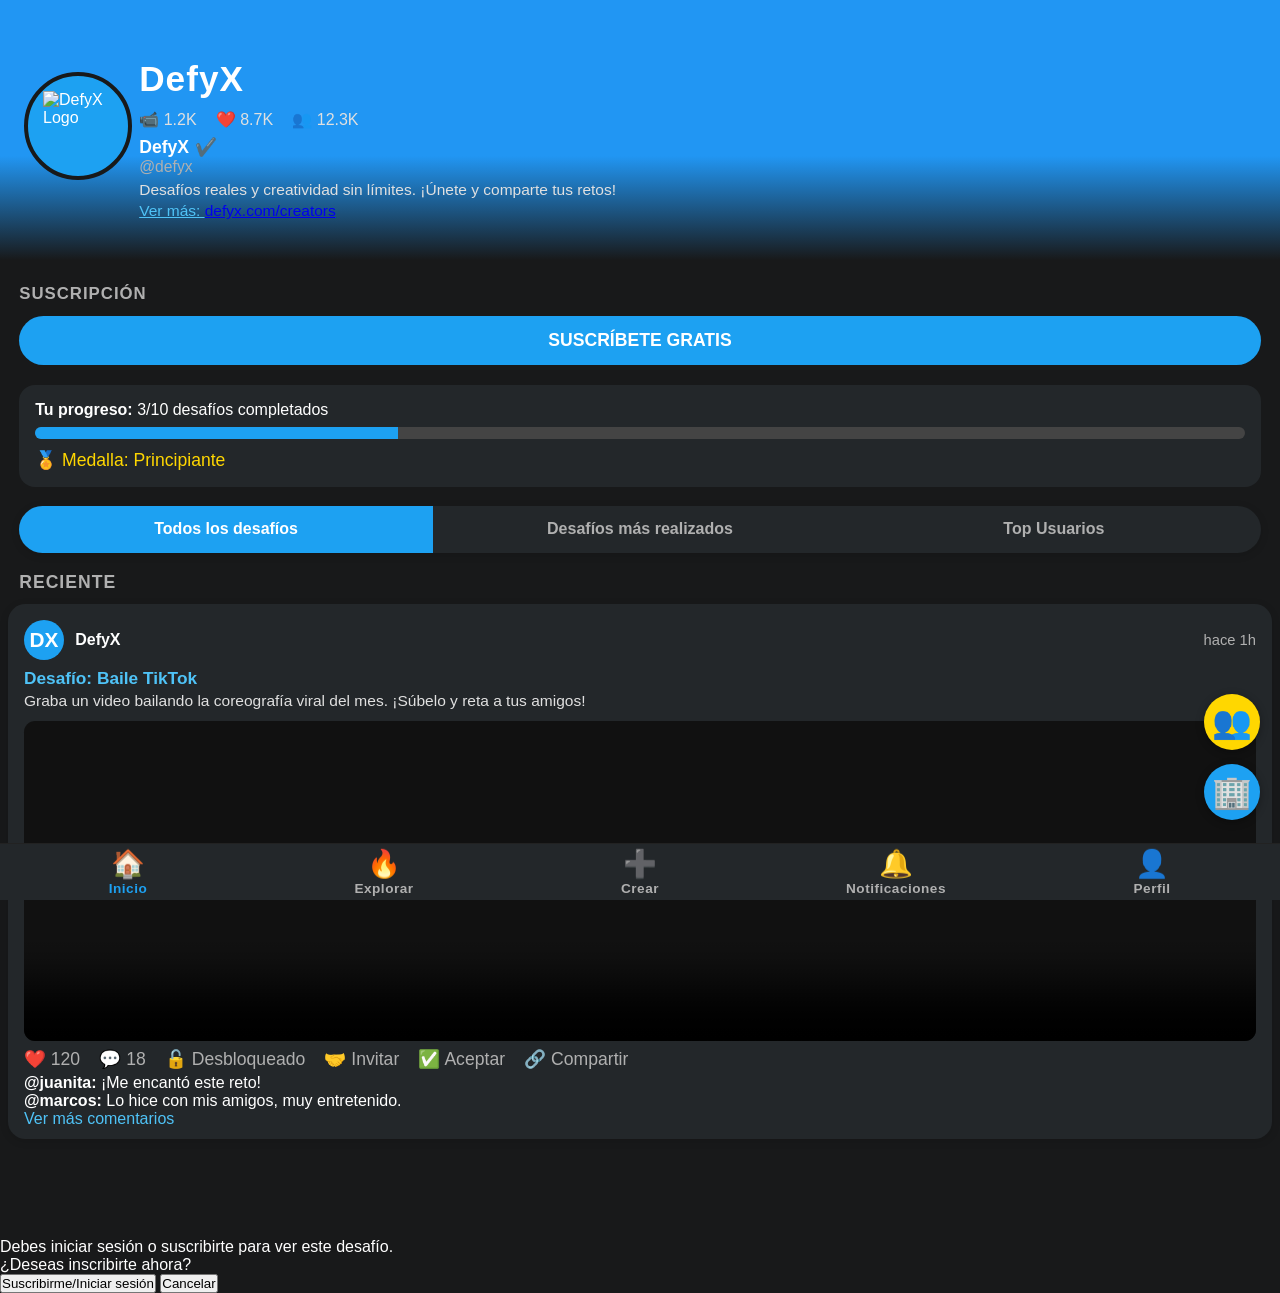
==== commit 31b28bc9: "Delete invitar.html, update mis-desafios.html to manage challenges with localStorage and add visibil" ====
--- a/index.html
+++ b/index.html
@@ -239,7 +239,112 @@
       cursor: pointer;
     }
     .hidden { display: none !important; }
-    .tab-section { animation: fadein 0.2s; }
+    .tab-bar {
+      display: flex;
+      background: #23272a;
+      border-radius: 1.5rem;
+      margin: 1.2rem 1.2rem 0.5rem 1.2rem;
+      overflow: hidden;
+      box-shadow: 0 2px 8px #0002;
+    }
+    .tab-bar-btn {
+      flex: 1;
+      background: none;
+      border: none;
+      color: #b0b0b0;
+      font-size: 1rem;
+      font-weight: bold;
+      padding: 0.9rem 0;
+      cursor: pointer;
+      transition: background 0.2s, color 0.2s;
+      outline: none;
+    }
+    .tab-bar-btn.active {
+      background: #1da1f2;
+      color: #fff;
+    }
+    .tab-section {
+      display: none;
+      animation: fadein 0.2s;
+    }
+    .tab-section.active {
+      display: block;
+    }
+    .top-user-card {
+      display: flex;
+      align-items: center;
+      gap: 1rem;
+      background: #23272a;
+      border-radius: 1rem;
+      padding: 0.7rem 1rem;
+      margin-bottom: 0.7rem;
+    }
+    .top-user-avatar {
+      width: 48px;
+      height: 48px;
+      border-radius: 50%;
+      background: #1da1f2;
+      display: flex;
+      align-items: center;
+      justify-content: center;
+      font-size: 1.3rem;
+      color: #fff;
+      font-weight: bold;
+    }
+    .top-user-info {
+      flex: 1;
+    }
+    .top-user-nombre {
+      font-weight: bold;
+      font-size: 1.08rem;
+    }
+    .top-user-desafios {
+      color: #ffd700;
+      font-size: 0.97rem;
+    }
+    /* Barra de progreso personal y medalla */
+    .user-progress {
+      margin: 1.2rem;
+      background: #23272a;
+      border-radius: 1rem;
+      padding: 1rem;
+      color: #fff;
+    }
+    .user-progress-bar-bg {
+      background: #444;
+      border-radius: 1rem;
+      overflow: hidden;
+      height: 12px;
+      margin: 0.5rem 0 0.7rem 0;
+    }
+    .user-progress-bar {
+      background: #1da1f2;
+      height: 100%;
+      transition: width 0.4s;
+    }
+    .user-medalla {
+      font-size: 1.1rem;
+      color: #ffd700;
+      margin-top: 0.3rem;
+    }
+    .ranking-section {
+      background: #23272a;
+      border-radius: 1rem;
+      margin: 1.2rem;
+      padding: 1rem;
+      color: #fff;
+    }
+    .ranking-title {
+      font-weight: bold;
+      color: #4fc3f7;
+      margin-bottom: 0.7rem;
+      font-size: 1.08rem;
+    }
+    .ranking-list {
+      margin: 0;
+      padding-left: 1.2rem;
+      font-size: 0.98rem;
+    }
     @keyframes fadein { from { opacity: 0; } to { opacity: 1; } }
     @media (max-width: 500px) {
       .header-logo-bg {
@@ -257,54 +362,6 @@
       .profile-info {
         margin-left: 80px;
       }
-    }
-    /* Modal styles */
-    #loginModal {
-      display: none;
-      position: fixed;
-      top: 0; left: 0; width: 100vw; height: 100vh;
-      background: rgba(0,0,0,0.5);
-      align-items: center;
-      justify-content: center;
-      z-index: 1000;
-    }
-    #loginModal .modal-content {
-      background: #23272a;
-      padding: 2rem 1.5rem 1.5rem 1.5rem;
-      border-radius: 1rem;
-      text-align: center;
-      color: #fff;
-      box-shadow: 0 4px 24px #0008;
-      min-width: 260px;
-      max-width: 90vw;
-    }
-    #loginModal .modal-content p {
-      font-size: 1.1rem;
-      margin-bottom: 1.2rem;
-    }
-    #loginModal .modal-content button {
-      margin: 0 0.5rem;
-      padding: 0.7rem 1.5rem;
-      border-radius: 2rem;
-      border: none;
-      font-size: 1rem;
-      font-weight: bold;
-      cursor: pointer;
-      transition: background 0.2s;
-    }
-    #loginModal .modal-content .btn-acceso {
-      background: #1da1f2;
-      color: #fff;
-    }
-    #loginModal .modal-content .btn-cancelar {
-      background: #444;
-      color: #fff;
-    }
-    #loginModal .modal-content .btn-acceso:hover {
-      background: #2196f3;
-    }
-    #loginModal .modal-content .btn-cancelar:hover {
-      background: #666;
     }
   </style>
 </head>
@@ -336,26 +393,104 @@
       </button>
     </div>
   </div>
-  <div class="section-title">RECIENTE</div>
-  <div class="feed-list">
-    <div class="feed-card">
-      <div class="feed-header">
-        <div class="feed-avatar">DX</div>
-        <div class="feed-user">DefyX</div>
-        <div class="feed-time">hace 1h</div>
-      </div>
-      <div class="feed-title">Desafío: Baile TikTok</div>
-      <div class="feed-desc">Graba un video bailando la coreografía viral del mes. ¡Súbelo y reta a tus amigos!</div>
-      <div class="feed-media">
-        <video src="https://www.w3schools.com/html/mov_bbb.mp4" controls poster="https://images.unsplash.com/photo-1519125323398-675f0ddb6308?auto=format&fit=crop&w=400&q=80"></video>
-      </div>
-      <div class="feed-actions">
-        <span>❤️ 120</span>
-        <span>💬 18</span>
-        <span>🔓 Desbloqueado</span>
-      </div>
+
+  <!-- Barra de progreso personal y medalla -->
+  <div class="user-progress">
+    <div><b>Tu progreso:</b> <span id="progreso-desafios">3</span>/10 desafíos completados</div>
+    <div class="user-progress-bar-bg">
+      <div class="user-progress-bar" id="barra-progreso" style="width:30%"></div>
     </div>
-  </div>
+    <div class="user-medalla">🏅 Medalla: <span id="nombre-medalla">Principiante</span></div>
+  </div>
+
+  <!-- Tab bar -->
+  <div class="tab-bar">
+    <button class="tab-bar-btn active" onclick="mostrarTab('todos', this)">Todos los desafíos</button>
+    <button class="tab-bar-btn" onclick="mostrarTab('populares', this)">Desafíos más realizados</button>
+    <button class="tab-bar-btn" onclick="mostrarTab('usuarios', this)">Top Usuarios</button>
+  </div>
+
+  <!-- Todos los desafíos -->
+  <div id="tab-todos" class="tab-section active">
+    <div class="section-title">RECIENTE</div>
+    <div class="feed-list" id="feed-list">
+      <!-- Aquí se pueden agregar dinámicamente los desafíos retados -->
+      <div class="feed-card">
+        <div class="feed-header">
+          <div class="feed-avatar">DX</div>
+          <div class="feed-user">DefyX</div>
+          <div class="feed-time">hace 1h</div>
+        </div>
+        <div class="feed-title">Desafío: Baile TikTok</div>
+        <div class="feed-desc">Graba un video bailando la coreografía viral del mes. ¡Súbelo y reta a tus amigos!</div>
+        <div class="feed-media">
+          <video src="https://www.w3schools.com/html/mov_bbb.mp4" controls poster="https://images.unsplash.com/photo-1519125323398-675f0ddb6308?auto=format&fit=crop&w=400&q=80"></video>
+        </div>
+        <div class="feed-actions">
+          <span class="btn-like" style="cursor:pointer;">❤️ <span class="like-count">120</span></span>
+          <span class="btn-comentarios" style="cursor:pointer;">💬 <span class="comentario-count">18</span></span>
+          <span>🔓 Desbloqueado</span>
+          <span class="btn-invitar" style="cursor:pointer;">🤝 Invitar</span>
+          <span class="btn-aceptar" style="cursor:pointer;">✅ Aceptar</span>
+          <span class="btn-compartir" style="cursor:pointer;">🔗 Compartir</span>
+        </div>
+        <div class="feed-comentarios">
+          <div class="comentario"><b>@juanita:</b> ¡Me encantó este reto!</div>
+          <div class="comentario"><b>@marcos:</b> Lo hice con mis amigos, muy entretenido.</div>
+          <div class="comentario ver-mas-comentarios" style="color:#4fc3f7;cursor:pointer;">Ver más comentarios</div>
+          <div class="comentarios-extra" style="display:none;">
+            <div class="comentario"><b>@sofia:</b> ¿Alguien más lo intentó en el parque?</div>
+            <div class="comentario"><b>@lucas:</b> ¡Suban sus videos!</div>
+          </div>
+          <form class="form-comentar" style="margin-top:0.7rem; display:none;">
+            <input type="text" class="input-comentario" placeholder="Escribe un comentario..." style="width:70%;padding:0.4rem 1rem;border-radius:1rem;border:none;">
+            <button type="submit" class="btn-accion" style="padding:0.4rem 1.2rem;font-size:0.97rem;">Comentar</button>
+          </form>
+        </div>
+      </div>
+    </div>
+  </div>
+
+  <!-- Desafíos más realizados -->
+  <div id="tab-populares" class="tab-section">
+    <div class="ranking-section">
+      <div class="ranking-title">🔥 Desafíos más realizados</div>
+      <ol class="ranking-list">
+        <li>Baile TikTok – 150 veces</li>
+        <li>Comida sin manos – 120 veces</li>
+        <li>Selfie con extraños – 90 veces</li>
+      </ol>
+    </div>
+  </div>
+
+  <!-- Top Usuarios -->
+  <div id="tab-usuarios" class="tab-section">
+    <div class="ranking-section">
+      <div class="ranking-title">🏆 Top Usuarios</div>
+      <div class="top-user-card">
+        <div class="top-user-avatar">J</div>
+        <div class="top-user-info">
+          <div class="top-user-nombre">@juanita</div>
+          <div class="top-user-desafios">12 desafíos realizados</div>
+        </div>
+      </div>
+      <div class="top-user-card">
+        <div class="top-user-avatar">M</div>
+        <div class="top-user-info">
+          <div class="top-user-nombre">@marcos</div>
+          <div class="top-user-desafios">10 desafíos realizados</div>
+        </div>
+      </div>
+      <div class="top-user-card">
+        <div class="top-user-avatar">S</div>
+        <div class="top-user-info">
+          <div class="top-user-nombre">@sofia</div>
+          <div class="top-user-desafios">8 desafíos realizados</div>
+        </div>
+      </div>
+    </div>
+  </div>
+
   <nav class="main-nav">
     <a href="index.html" class="active" title="Inicio"><span>🏠</span><span>Inicio</span></a>
     <a href="explorar.html" title="Explorar"><span>🔥</span><span>Explorar</span></a>
@@ -371,7 +506,53 @@
       <button class="btn-cancelar" id="cancelarBtn">Cancelar</button>
     </div>
   </div>
+  <!-- Modal Invitar/Retar mejorado -->
+  <div id="modalInvitar" style="display:none; position:fixed; top:0; left:0; width:100vw; height:100vh; background:rgba(0,0,0,0.5); align-items:center; justify-content:center; z-index:2000;">
+    <div style="background:#23272a; padding:2rem 1.5rem; border-radius:1rem; text-align:center; color:#fff; min-width:260px; max-width:90vw;">
+      <h3>Invitar / Retar a un desafío</h3>
+      <input type="text" id="inputUsuarioInvitar" placeholder="Usuario, grupo o email" style="padding:0.5rem 1rem; border-radius:1rem; border:none; margin-bottom:1rem; width:90%;">
+      <div style="margin-bottom:1rem;">
+        <label style="display:block;margin-bottom:0.5rem;">Visibilidad:</label>
+        <select id="selectVisibilidad" style="padding:0.4rem 1rem; border-radius:1rem; border:none; width:90%;">
+          <option value="publico">Público</option>
+          <option value="grupo">Grupo (amigos, familia, etc)</option>
+          <option value="privado">Privado</option>
+        </select>
+      </div>
+      <div style="margin-bottom:1rem;">
+        <button class="btn-accion" onclick="enviarInvitacionDesafio();">Enviar invitación</button>
+        <button class="btn-accion" onclick="cerrarModalInvitar();" style="background:#444;">Cancelar</button>
+      </div>
+      <div>
+        <span style="font-size:0.95rem; color:#b0b0b0;">O comparte el enlace:</span>
+        <input type="text" value="https://defyx.com/desafio/1" readonly style="width:90%; margin-top:0.5rem; border-radius:1rem; border:none; padding:0.4rem;">
+        <button class="btn-accion" onclick="alert('Enlace copiado!')">Copiar enlace</button>
+      </div>
+    </div>
+  </div>
   <script>
+    // Barra de progreso personal y medalla
+    const completados = 3; // Cambia por el número real de desafíos completados del usuario
+    const meta = 10;
+    const medallas = [
+      { nombre: "Principiante", min: 0, max: 4, emoji: "🏅" },
+      { nombre: "Intermedio", min: 5, max: 9, emoji: "🥈" },
+      { nombre: "Experto", min: 10, max: 99, emoji: "🥇" }
+    ];
+    document.getElementById('progreso-desafios').textContent = completados;
+    document.getElementById('barra-progreso').style.width = Math.min(100, (completados/meta)*100) + "%";
+    const medalla = medallas.find(m => completados >= m.min && completados <= m.max) || medallas[0];
+    document.getElementById('nombre-medalla').textContent = medalla.nombre;
+    document.querySelector('.user-medalla').textContent = `${medalla.emoji} Medalla: ${medalla.nombre}`;
+
+    // Tabs tipo barra
+    function mostrarTab(tab, btn) {
+      document.querySelectorAll('.tab-section').forEach(s => s.classList.remove('active'));
+      document.getElementById('tab-' + tab).classList.add('active');
+      document.querySelectorAll('.tab-bar-btn').forEach(b => b.classList.remove('active'));
+      btn.classList.add('active');
+    }
+
     // Simulación de login (puedes reemplazar por tu lógica real)
     let isLogged = false;
 
@@ -390,10 +571,362 @@
 
     // Cierra el modal si se hace click fuera del contenido
     window.onclick = function(event) {
+      const modal = document.getElementById('modalInvitar');
+      if (event.target === modal) {
+        cerrarModalInvitar();
+      }
       if (event.target === loginModal) {
         loginModal.style.display = "none";
       }
     };
+
+    // --- Interacciones de feed ---
+    document.querySelectorAll('.feed-card').forEach(card => {
+      // Mostrar más comentarios
+      const verMas = card.querySelector('.ver-mas-comentarios');
+      const extra = card.querySelector('.comentarios-extra');
+      if (verMas && extra) {
+        verMas.onclick = () => {
+          extra.style.display = extra.style.display === 'none' ? 'block' : 'none';
+          verMas.textContent = extra.style.display === 'none' ? 'Ver más comentarios' : 'Ver menos comentarios';
+        };
+      }
+
+      // Mostrar formulario de comentar si está logeado
+      const formComentar = card.querySelector('.form-comentar');
+      if (formComentar) {
+        if (isLogged) {
+          formComentar.style.display = 'flex';
+          formComentar.onsubmit = function(e) {
+            e.preventDefault();
+            const input = formComentar.querySelector('.input-comentario');
+            if (input.value.trim()) {
+              const nuevo = document.createElement('div');
+              nuevo.className = 'comentario';
+              nuevo.innerHTML = `<b>@tú:</b> ${input.value}`;
+              extra ? extra.appendChild(nuevo) : card.querySelector('.feed-comentarios').appendChild(nuevo);
+              input.value = '';
+            }
+          };
+        }
+      }
+
+      // Like
+      const btnLike = card.querySelector('.btn-like');
+      if (btnLike) {
+        btnLike.onclick = () => {
+          if (!isLogged) {
+            loginModal.style.display = 'flex';
+          } else {
+            const count = btnLike.querySelector('.like-count');
+            count.textContent = parseInt(count.textContent) + 1;
+          }
+        };
+      }
+
+      // Invitar/Desafiar
+      const btnInvitar = card.querySelector('.btn-invitar');
+      if (btnInvitar) {
+        btnInvitar.onclick = () => {
+          if (!isLogged) {
+            loginModal.style.display = 'flex';
+          } else {
+            document.getElementById('modalInvitar').style.display = 'flex';
+            window.desafioSeleccionado = card;
+          }
+        };
+      }
+
+      // Aceptar desafío
+      const btnAceptar = card.querySelector('.btn-aceptar');
+      if (btnAceptar) {
+        btnAceptar.onclick = () => {
+          if (!isLogged) {
+            loginModal.style.display = 'flex';
+          } else {
+            const desafio = {
+              id: 1,
+              titulo: "Desafío: Baile TikTok",
+              desc: "Graba un video bailando la coreografía viral del mes. ¡Súbelo y reta a tus amigos!"
+            };
+            let pendientes = JSON.parse(localStorage.getItem('pendientesRealizar') || '[]');
+            if (!pendientes.find(d => d.id === desafio.id)) {
+              pendientes.push(desafio);
+              localStorage.setItem('pendientesRealizar', JSON.stringify(pendientes));
+            }
+            window.location.href = 'detalle.html?id=1&accion=aceptar';
+          }
+        };
+      }
+
+      // Compartir
+      const btnCompartir = card.querySelector('.btn-compartir');
+      if (btnCompartir) {
+        btnCompartir.onclick = () => {
+          if (!isLogged) {
+            loginModal.style.display = 'flex';
+          } else {
+            alert('Función de compartir próximamente');
+          }
+        };
+      }
+    });
+
+    // Modal Invitar/Retar
+    function cerrarModalInvitar() {
+      document.getElementById('modalInvitar').style.display = 'none';
+    }
+
+    // Lógica para enviar invitación/retar con visibilidad y mostrar en feed
+    function enviarInvitacionDesafio() {
+      const usuario = document.getElementById('inputUsuarioInvitar').value.trim();
+      const visibilidad = document.getElementById('selectVisibilidad').value;
+      if (!usuario) {
+        alert("Debes ingresar un usuario, grupo o email.");
+        return;
+      }
+      const usuarioActual = "Tú";
+      let descripcion = "";
+      if (visibilidad === "publico") {
+        descripcion = `<b>${usuarioActual} desafía públicamente a ${usuario}</b>`;
+      } else if (visibilidad === "grupo") {
+        descripcion = `<b>${usuarioActual} desafía a ${usuario} en grupo</b>`;
+      } else {
+        descripcion = `<b>${usuarioActual} desafía de forma privada a ${usuario}</b>`;
+      }
+      const nuevaCard = document.createElement('div');
+      nuevaCard.className = "feed-card";
+      nuevaCard.innerHTML = `
+        <div class="feed-header">
+          <div class="feed-avatar">${usuarioActual[0]}</div>
+          <div class="feed-user">${usuarioActual}</div>
+          <div class="feed-time">ahora</div>
+        </div>
+        <div class="feed-title">Desafío personalizado</div>
+        <div class="feed-desc">${descripcion}<br>¡Acepta o rechaza el reto!</div>
+        <div class="feed-actions">
+          <span class="btn-aceptar" style="cursor:pointer;">✅ Aceptar</span>
+          <span class="btn-rechazar" style="cursor:pointer;">❌ Rechazar</span>
+        </div>
+      `;
+      document.getElementById('feed-list').prepend(nuevaCard);
+
+      // Añade lógica para aceptar/rechazar con comentarios
+      const btnAceptar = nuevaCard.querySelector('.btn-aceptar');
+      const btnRechazar = nuevaCard.querySelector('.btn-rechazar');
+      btnAceptar.onclick = function() {
+        mostrarModalRespuestaDesafio("Desafío personalizado", usuarioActual);
+      };
+      btnRechazar.onclick = function() {
+        mostrarModalRespuestaDesafio("Desafío personalizado", usuarioActual);
+      };
+
+      alert("Invitación enviada.");
+      cerrarModalInvitar();
+    }
+
+    // Modal para aceptar/rechazar desafío recibido
+    function mostrarModalRespuestaDesafio(desafio, deQuien) {
+      const modal = document.createElement('div');
+      modal.style = "position:fixed;top:0;left:0;width:100vw;height:100vh;background:rgba(0,0,0,0.5);display:flex;align-items:center;justify-content:center;z-index:3000;";
+      modal.innerHTML = `
+        <div style="background:#23272a;padding:2rem 1.5rem;border-radius:1rem;text-align:center;color:#fff;min-width:260px;max-width:90vw;">
+          <h3>Te han retado</h3>
+          <div style="margin-bottom:1rem;">
+            <b>${deQuien}</b> te desafía a:<br>
+            <span style="color:#4fc3f7;">${desafio}</span>
+          </div>
+          <textarea id="comentarioRechazo" placeholder="¿Por qué rechazas? (opcional)" style="width:90%;border-radius:1rem;padding:0.5rem;margin-bottom:1rem;"></textarea>
+          <div>
+            <button class="btn-accion" onclick="aceptarDesafioRecibido(this)">Aceptar</button>
+            <button class="btn-accion" onclick="rechazarDesafioRecibido(this)" style="background:#444;">Rechazar</button>
+          </div>
+        </div>
+      `;
+      document.body.appendChild(modal);
+      window.aceptarDesafioRecibido = function(btn) {
+        alert("¡Desafío aceptado!");
+        document.body.removeChild(modal);
+      };
+      window.rechazarDesafioRecibido = function(btn) {
+        const motivo = document.getElementById('comentarioRechazo').value;
+        alert("Desafío rechazado" + (motivo ? `: ${motivo}` : "."));
+        document.body.removeChild(modal);
+      };
+    }
   </script>
+  <!-- Agrega esto antes del cierre de </body> -->
+<div id="panel-empresa" style="display:none; position:fixed; top:0; left:0; width:100vw; height:100vh; background:rgba(0,0,0,0.92); align-items:flex-start; justify-content:center; z-index:4000; overflow:auto;">
+  <div style="background:#23272a; padding:2rem 1.5rem; border-radius:1rem; color:#fff; min-width:320px; max-width:95vw; margin:2rem auto;">
+    <h2>Panel de revisión de evidencias<br><span style="font-size:1rem;color:#4fc3f7;">(Empresa)</span></h2>
+    <div id="lista-evidencias"></div>
+    <button onclick="cerrarPanelEmpresa()" style="margin-top:1rem;background:#444;color:#fff;padding:0.5rem 1.5rem;border-radius:1rem;border:none;">Cerrar</button>
+  </div>
+</div>
+<button onclick="abrirPanelEmpresa()" style="position:fixed;bottom:80px;right:20px;z-index:4100;background:#1da1f2;color:#fff;border:none;border-radius:50%;width:56px;height:56px;font-size:2rem;box-shadow:0 2px 8px #0005;cursor:pointer;">🏢</button>
+
+<script>
+// Ejemplo de evidencias subidas por usuarios a un desafío de empresa
+let evidencias = [
+  { usuario: "@juan", url: "https://placekitten.com/200/200", estado: "pendiente", comentario: "" },
+  { usuario: "@maria", url: "https://placekitten.com/201/200", estado: "pendiente", comentario: "" }
+];
+
+function abrirPanelEmpresa() {
+  document.getElementById('panel-empresa').style.display = 'flex';
+  renderPanelRevision();
+}
+function cerrarPanelEmpresa() {
+  document.getElementById('panel-empresa').style.display = 'none';
+}
+
+function renderPanelRevision() {
+  const lista = document.getElementById('lista-evidencias');
+  lista.innerHTML = "";
+  evidencias.forEach((e, idx) => {
+    lista.innerHTML += `
+      <div style="background:#18191a;padding:1rem;margin-bottom:1rem;border-radius:1rem;">
+        <b>${e.usuario}</b><br>
+        <img src="${e.url}" alt="evidencia" style="max-width:200px;border-radius:0.7rem;"><br>
+        Estado: <span style="font-weight:bold;">${e.estado}</span><br>
+        <textarea id="comentario${idx}" placeholder="Comentario de rechazo (opcional)" style="width:90%;margin:0.5rem 0;border-radius:1rem;padding:0.5rem;"></textarea><br>
+        <button onclick="aprobar(${idx})" style="background:#4caf50;color:#fff;padding:0.4rem 1.2rem;border-radius:1rem;border:none;margin-right:0.5rem;">Aprobar</button>
+        <button onclick="rechazar(${idx})" style="background:#f44336;color:#fff;padding:0.4rem 1.2rem;border-radius:1rem;border:none;">Rechazar</button>
+        ${e.estado !== "pendiente" && e.comentario ? `<div style="margin-top:0.5rem;color:#ffd700;"><b>Comentario:</b> ${e.comentario}</div>` : ""}
+      </div>
+    `;
+  });
+}
+function aprobar(idx) {
+  evidencias[idx].estado = "aprobada";
+  evidencias[idx].comentario = "";
+  renderPanelRevision();
+  alert("Evidencia aprobada. El usuario será notificado.");
+}
+function rechazar(idx) {
+  evidencias[idx].estado = "rechazada";
+  evidencias[idx].comentario = document.getElementById('comentario'+idx).value;
+  renderPanelRevision();
+  alert("Evidencia rechazada. El usuario será notificado con el motivo.");
+}
+</script>
+<!-- Agrega esto antes del cierre de </body> -->
+<div id="panel-grupo" style="display:none; position:fixed; top:0; left:0; width:100vw; height:100vh; background:rgba(0,0,0,0.92); align-items:flex-start; justify-content:center; z-index:4000; overflow:auto;">
+  <div style="background:#23272a; padding:2rem 1.5rem; border-radius:1rem; color:#fff; min-width:320px; max-width:95vw; margin:2rem auto;">
+    <h2>Validación grupal de evidencias</h2>
+    <div id="lista-evidencias-grupo"></div>
+    <button onclick="cerrarPanelGrupo()" style="margin-top:1rem;background:#444;color:#fff;padding:0.5rem 1.5rem;border-radius:1rem;border:none;">Cerrar</button>
+  </div>
+</div>
+<button onclick="abrirPanelGrupo()" style="position:fixed;bottom:150px;right:20px;z-index:4100;background:#ffd700;color:#23272a;border:none;border-radius:50%;width:56px;height:56px;font-size:2rem;box-shadow:0 2px 8px #0005;cursor:pointer;">👥</button>
+
+<script>
+// Ejemplo de evidencias grupales
+let evidenciasGrupo = [
+  { usuario: "@ana", url: "https://placekitten.com/202/200", votosValidos: 2, votosNoValidos: 1, comentarios: [], estado: "pendiente" }
+];
+const miembrosGrupo = ["@mama", "@papa", "@hijo", "@ana"]; // Simulación
+
+function abrirPanelGrupo() {
+  document.getElementById('panel-grupo').style.display = 'flex';
+  renderPanelGrupo();
+}
+function cerrarPanelGrupo() {
+  document.getElementById('panel-grupo').style.display = 'none';
+}
+
+function votar(idx, valido) {
+  if (valido) evidenciasGrupo[idx].votosValidos++;
+  else evidenciasGrupo[idx].votosNoValidos++;
+  // Ejemplo: mayoría simple de votos válidos aprueba la evidencia
+  const totalVotos = evidenciasGrupo[idx].votosValidos + evidenciasGrupo[idx].votosNoValidos;
+  if (evidenciasGrupo[idx].votosValidos > miembrosGrupo.length / 2) {
+    evidenciasGrupo[idx].estado = "aprobada";
+    alert("¡Evidencia aprobada por el grupo!");
+  } else if (evidenciasGrupo[idx].votosNoValidos > miembrosGrupo.length / 2) {
+    evidenciasGrupo[idx].estado = "rechazada";
+    alert("Evidencia rechazada por el grupo.");
+  }
+  renderPanelGrupo();
+}
+
+function comentarGrupo(idx) {
+  const comentario = document.getElementById('comentarioGrupo'+idx).value;
+  if (comentario.trim()) {
+    evidenciasGrupo[idx].comentarios.push({ usuario: "@mama", texto: comentario });
+    renderPanelGrupo();
+  }
+}
+
+function renderPanelGrupo() {
+  const lista = document.getElementById('lista-evidencias-grupo');
+  lista.innerHTML = "";
+  evidenciasGrupo.forEach((e, idx) => {
+    lista.innerHTML += `
+      <div style="background:#18191a;padding:1rem;margin-bottom:1rem;border-radius:1rem;">
+        <b>${e.usuario}</b><br>
+        <img src="${e.url}" alt="evidencia" style="max-width:200px;border-radius:0.7rem;"><br>
+        Estado: <span style="font-weight:bold;">${e.estado}</span><br>
+        Votos válidos: ${e.votosValidos} / Votos no válidos: ${e.votosNoValidos}<br>
+        <button onclick="votar(${idx},true)" style="background:#4caf50;color:#fff;padding:0.4rem 1.2rem;border-radius:1rem;border:none;margin-right:0.5rem;">Válido</button>
+        <button onclick="votar(${idx},false)" style="background:#f44336;color:#fff;padding:0.4rem 1.2rem;border-radius:1rem;border:none;">No válido</button>
+        <div style="margin-top:0.5rem;">
+          <input id="comentarioGrupo${idx}" placeholder="Comentar..." style="width:70%;border-radius:1rem;padding:0.4rem;">
+          <button onclick="comentarGrupo(${idx})" style="background:#1da1f2;color:#fff;padding:0.4rem 1.2rem;border-radius:1rem;border:none;">Comentar</button>
+        </div>
+        <div style="margin-top:0.5rem;">
+          <b>Comentarios:</b>
+          ${e.comentarios.map(c => `<div style="color:#b0eaff;"><b>${c.usuario}:</b> ${c.texto}</div>`).join("")}
+        </div>
+      </div>
+    `;
+  });
+}
+// ...script.js o dentro de <script> en index.html...
+
+// GUARDAR UN RETO NUEVO
+function guardarReto(reto) {
+  let retos = JSON.parse(localStorage.getItem('defyx_retos') || '[]');
+  retos.push(reto);
+  localStorage.setItem('defyx_retos', JSON.stringify(retos));
+}
+
+// LEER TODOS LOS RETOS
+function obtenerRetos() {
+  return JSON.parse(localStorage.getItem('defyx_retos') || '[]');
+}
+
+// GUARDAR EVIDENCIA PARA UN RETO (por id)
+function guardarEvidencia(idReto, evidencia) {
+  let evidencias = JSON.parse(localStorage.getItem('defyx_evidencias') || '{}');
+  if (!evidencias[idReto]) evidencias[idReto] = [];
+  evidencias[idReto].push(evidencia);
+  localStorage.setItem('defyx_evidencias', JSON.stringify(evidencias));
+}
+
+// LEER EVIDENCIAS DE UN RETO (por id)
+function obtenerEvidencias(idReto) {
+  let evidencias = JSON.parse(localStorage.getItem('defyx_evidencias') || '{}');
+  return evidencias[idReto] || [];
+}
+
+// EJEMPLO DE USO (puedes borrar esto después de probar)
+guardarReto({
+  id: "reto1",
+  titulo: "Desafío: Foto divertida",
+  descripcion: "Sube una foto graciosa",
+  creador: "usuario1",
+  estado: "pendiente"
+});
+
+guardarEvidencia("reto1", {
+  usuario: "usuario2",
+  url: "foto.jpg",
+  comentario: "¡Listo el reto!"
+});
+
+console.log(obtenerRetos());
+console.log(obtenerEvidencias("reto1"));
+</script>
 </body>
 </html>
